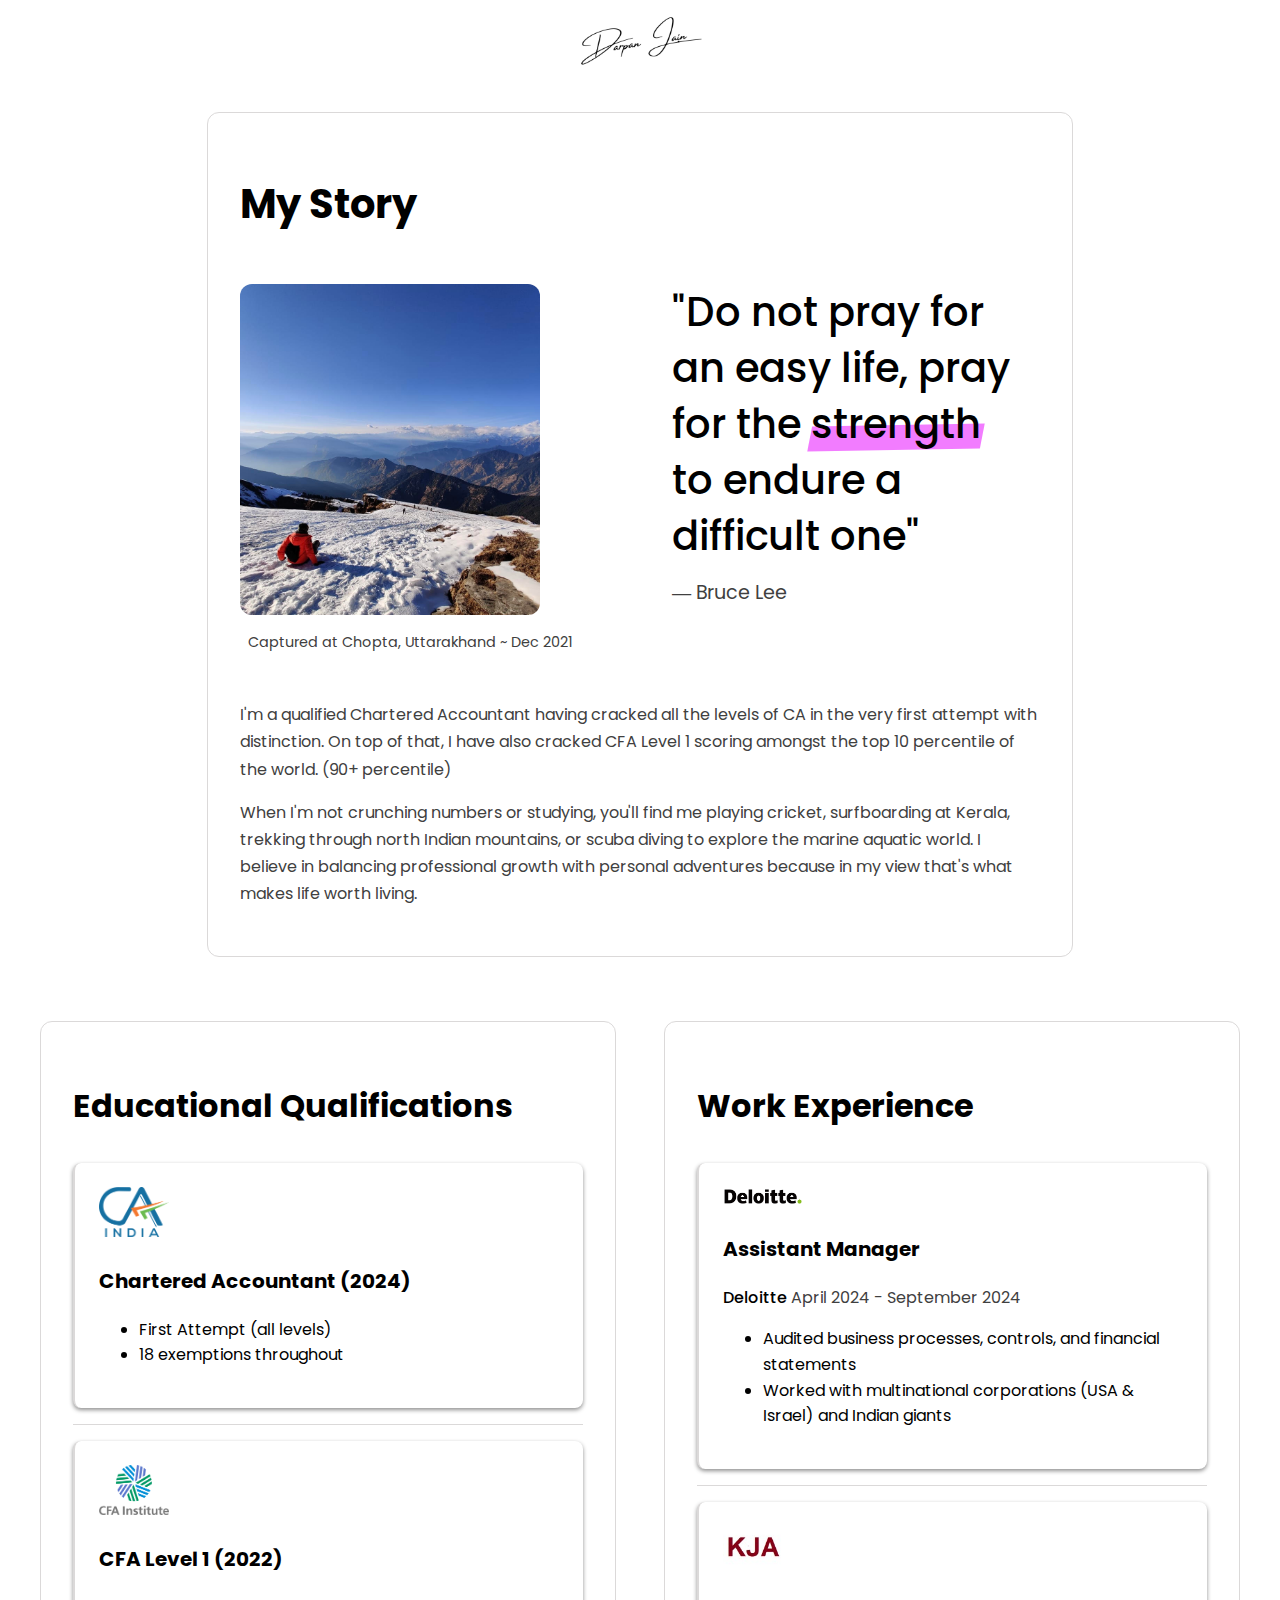
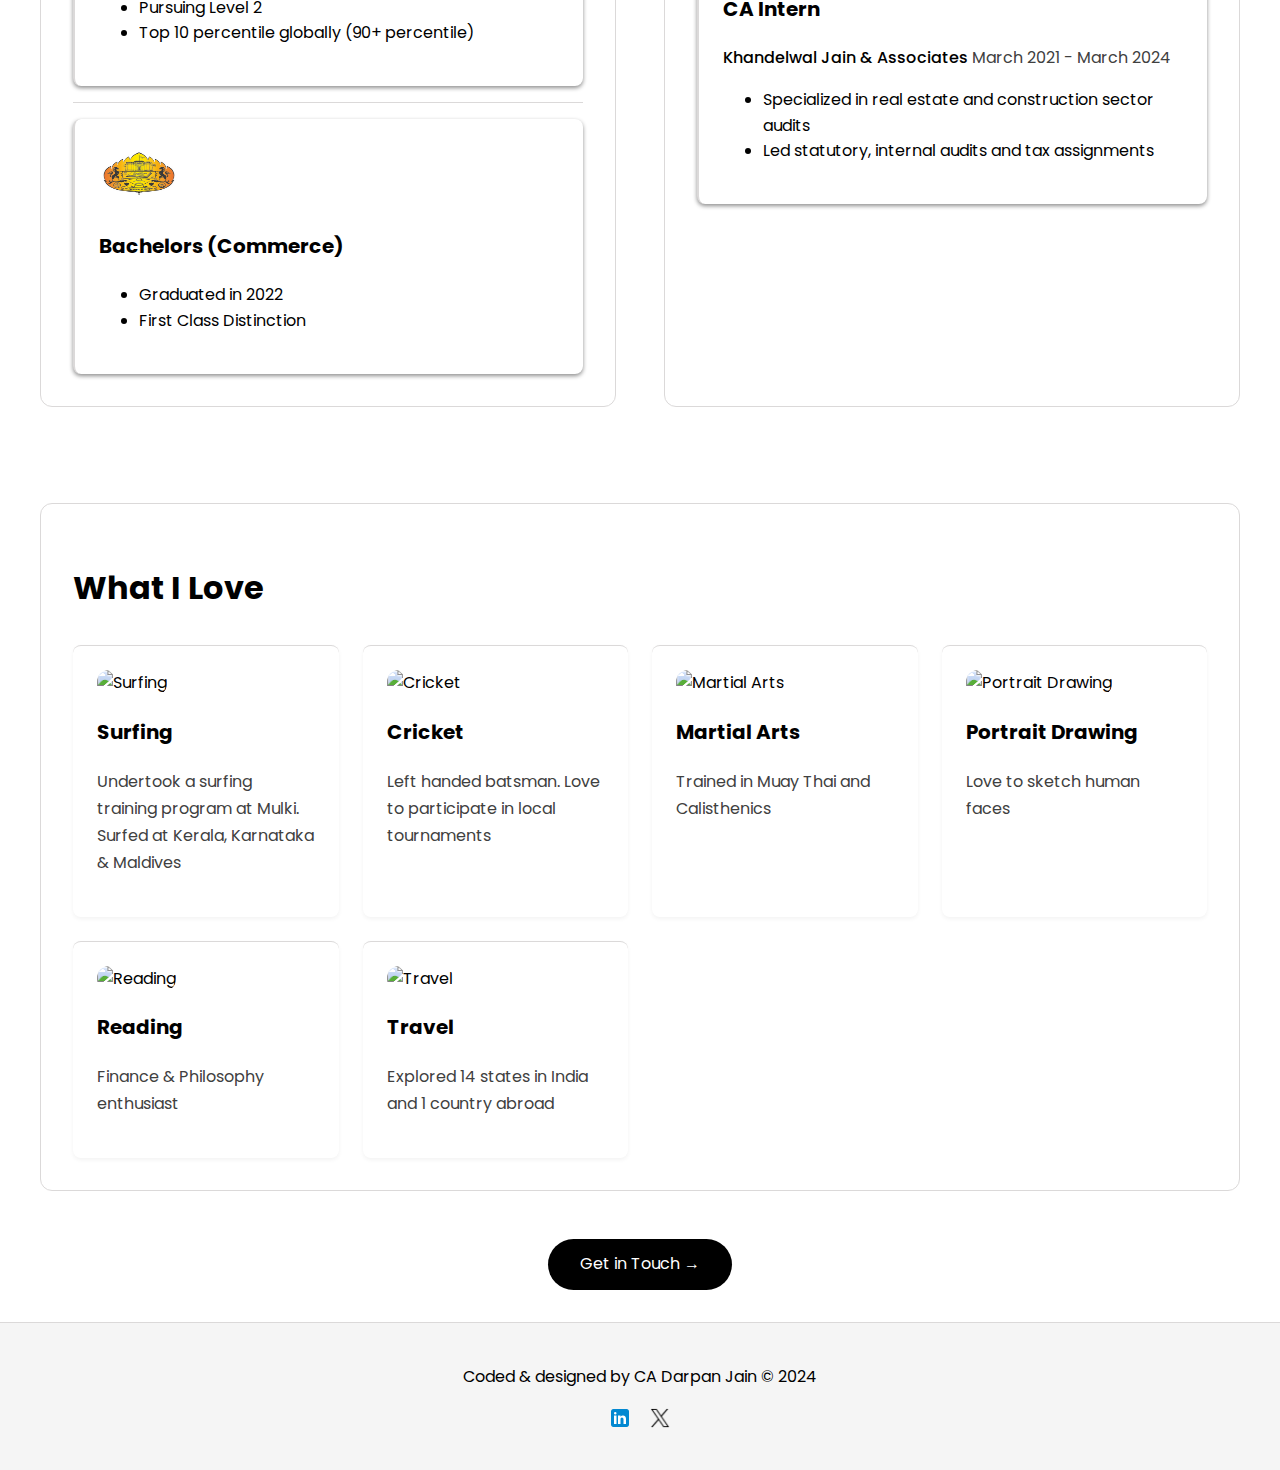
==== about.html @ 7893dfd8 "Update about.html" ====
<!DOCTYPE html>
<html lang="en">
<head>
    <meta charset="UTF-8">
    <meta name="viewport" content="width=device-width, initial-scale=1.0">
    <title>About Me - CA Darpan Jain</title>
    <link rel="stylesheet" href="./styles.css">
    <link href="https://fonts.googleapis.com/css2?family=Poppins:wght@400;500;600&display=swap" rel="stylesheet">
</head>
<body>
    <nav class="fixed-nav">
        <div class="nav-container">
            <a href="index.html" class="nav-logo">
                <img src="./assets/logo.png" alt="Logo" class="header-logo large">
            </a>
        </div>
    </nav>

    <main class="about-container">
        <!-- My Story Section -->
        <section class="content-section" id="story">
            <h1>My Story</h1>
            <div class="story-grid">
                <div class="story-image">
                    <img src="./assets/snow.jpg" alt="Character" class="character-icon rounded-image">
                    <p class="image-caption">Captured at Chopta, Uttarakhand ~ Dec 2021</p>
                </div>
                <div class="quote-section">
                    <blockquote>
                        "Do not pray for an easy life, pray for the <span class="highlight">strength</span> to endure a difficult one"
                        <footer>― Bruce Lee</footer>
                    </blockquote>
                </div>
            </div>
            <div class="story-content">
                <p>I'm a qualified Chartered Accountant having cracked all the levels of CA in the very first attempt with distinction. On top of that, I have also cracked CFA Level 1 scoring amongst the top 10 percentile of the world. (90+ percentile)</p>
                <p>When I'm not crunching numbers or studying, you'll find me playing cricket, surfboarding at Kerala, trekking through north Indian mountains, or scuba diving to explore the marine aquatic world. I believe in balancing professional growth with personal adventures because in my view that's what makes life worth living.</p>
            </div>
        </section>

        <!-- Main Content Grid -->
        <div class="main-grid">
            <!-- Qualifications Section -->
            <section class="content-section" id="qualifications">
                <h2>Educational Qualifications</h2>
                <div class="qualification-card">
                    <img src="./assets/ca.png" alt="Chartered Accountant Icon" class="icon" style="width: 70px; height: 50px; border-radius: 0;">
                    <h3>Chartered Accountant (2024)</h3>
                    <ul>
                        <li>First Attempt (all levels)</li>
                        <li>18 exemptions throughout</li>
                    </ul>
                </div>
                <hr class="divider">
                <div class="qualification-card">
                    <img src="./assets/cfa.png" alt="CFA Icon" class="icon" style="width: 70px; height: 50px; border-radius: 0;">
                    <h3>CFA Level 1 (2022)</h3>
                    <ul>
                        <li>Pursuing Level 2</li>
                        <li>Top 10 percentile globally (90+ percentile)</li>
                    </ul>
                </div>
                <hr class="divider">
                <div class="qualification-card">
                    <img src="./assets/bcom.png" alt="Bachelors Icon" class="icon" style="width: 80px; height: 60px; border-radius: 0;">
                    <h3>Bachelors (Commerce)</h3>
                    <ul>
                        <li>Graduated in 2022</li>
                        <li>First Class Distinction</li>
                    </ul>
                </div>
            </section>

            <!-- Experience Section -->
            <section class="content-section" id="experience">
                <h2>Work Experience</h2>
                <div class="experience-card">
                    <img src="./assets/deloitte.png" alt="Deloitte Icon" class="icon" style="width: 80px; height: auto; border-radius: 0;">
                    <h3>Assistant Manager</h3>
                    <span class="company">Deloitte</span>
                    <span class="duration">April 2024 - September 2024</span>
                    <ul>
                        <li>Audited business processes, controls, and financial statements</li>
                        <li>Worked with multinational corporations (USA & Israel) and Indian giants</li>
                    </ul>
                </div>
                <hr class="divider">
                <div class="experience-card">
                    <img src="./assets/kja.jpg" alt="Khandelwal Jain Icon" class="icon rounded-image" style="width: 60px; height: 40px;">
                    <h3>CA Intern</h3>
                    <span class="company">Khandelwal Jain & Associates</span>
                    <span class="duration">March 2021 - March 2024</span>
                    <ul>
                        <li>Specialized in real estate and construction sector audits</li>
                        <li>Led statutory, internal audits and tax assignments</li>
                    </ul>
                </div>
            </section>
        </div>

        <!-- What I Love Section -->
        <section class="content-section" id="interests">
            <h2>What I Love</h2>
            <div class="interests-grid">
                <div class="interest-item">
                    <div class="interest-icon">
                        <img src="https://images.unsplash.com/photo-1502680390469-be75c86b636f?w=300&h=300&fit=crop" alt="Surfing" class="rounded-image">
                    </div>
                    <h3>Surfing</h3>
                    <p>Undertook a surfing training program at Mulki. Surfed at Kerala, Karnataka & Maldives</p>
                </div>
                <div class="interest-item">
                    <div class="interest-icon">
                        <img src="https://images.unsplash.com/photo-1531415074968-036ba1b575da?w=300&h=300&fit=crop" alt="Cricket" class="rounded-image">
                    </div>
                    <h3>Cricket</h3>
                    <p>Left handed batsman. Love to participate in local tournaments</p>
                </div>
                <div class="interest-item">
                    <div class="interest-icon">
                        <img src="https://images.unsplash.com/photo-1555597673-b21d5c935865?w=300&h=300&fit=crop" alt="Martial Arts" class="rounded-image">
                    </div>
                    <h3>Martial Arts</h3>
                    <p>Trained in Muay Thai and Calisthenics</p>
                </div>
                <div class="interest-item">
                    <div class="interest-icon">
                        <img src="https://images.unsplash.com/photo-1513364776144-60967b0f800f?w=300&h=300&fit=crop" alt="Portrait Drawing" class="rounded-image">
                    </div>
                    <h3>Portrait Drawing</h3>
                    <p>Love to sketch human faces</p>
                </div>
                <div class="interest-item">
                    <div class="interest-icon">
                        <img src="https://images.unsplash.com/photo-1512820790803-83ca734da794?w=300&h=300&fit=crop" alt="Reading" class="rounded-image">
                    </div>
                    <h3>Reading</h3>
                    <p>Finance & Philosophy enthusiast</p>
                </div>
                <div class="interest-item">
                    <div class="interest-icon">
                        <img src="https://images.unsplash.com/photo-1488646953014-85cb44e25828?w=300&h=300&fit=crop" alt="Travel" class="rounded-image">
                    </div>
                    <h3>Travel</h3>
                    <p>Explored 14 states in India and 1 country abroad</p>
                </div>
            </div>
        </section>

        <div class="connect-link">
            <a href="index.html#contact">Get in Touch →</a>
        </div>
    </main>

    <!-- Footer Section -->
    <footer class="footer">
        <div class="footer-content">
            <p>Coded & designed by CA Darpan Jain © 2024</p>
            <div class="social-links">
                <a href="https://www.linkedin.com/in/cadarpanjain/" target="_blank" class="social-icon">
                    <img src="./assets/linkedin logo.png" alt="LinkedIn" class="social-logo">
                </a>
                <a href="https://x.com/Darpanjaiin" target="_blank" class="social-icon">
                    <img src="./assets/x logo.png" alt="X (Twitter)" class="social-logo">
                </a>
            </div>
        </div>
    </footer>

    <!-- Add script.js to enable the copy functionality -->
    <script src="./script.js"></script>
</body>
</html>
---- styles.css ----
:root {
    --primary-font: 'Poppins', sans-serif;
    --text-primary: #000000;
    --text-secondary: #404040;
    --background: #ffffff;
    --card-bg: #ffffff;
    --border-color: #dbd9d9;
    --hover-color: #f5f5f5;
    --button-color: #000000;
    --spacing-unit: 1rem;
}

body {
    margin: 0;
    padding: 0;
    font-family: var(--primary-font);
    color: var(--primary-color);
    line-height: 1.6;
    background: var(--background);
}

.fixed-nav {
    position: fixed;
    top: 0;
    left: 0;
    right: 0;
    background: rgba(255, 255, 255, 0.98);
    padding: var(--spacing-unit) 0;
    z-index: 1000;
}

.nav-container {
    max-width: 1200px;
    margin: 0 auto;
    text-align: center;
}

.header-logo.large {
    height: 50px;
    width: auto;
}

.about-container {
    max-width: 1200px;
    margin: 80px auto 0;
    padding: calc(var(--spacing-unit) * 2);
}

#story {
    max-width: 800px;
    margin: 0 auto calc(var(--spacing-unit) * 4);
}

.main-grid {
    display: grid;
    grid-template-columns: repeat(2, 1fr);
    gap: calc(var(--spacing-unit) * 3);
    margin-bottom: calc(var(--spacing-unit) * 4);
}

.content-section {
    background: var(--background);
    padding: calc(var(--spacing-unit) * 2);
    border-radius: 12px;
    border: 1px solid var(--border-color);
    transition: box-shadow 0.3s ease;
    margin-bottom: calc(var(--spacing-unit) * 2);
}

.content-section:hover {
    box-shadow: 0 4px 20px rgba(52, 152, 219, 0.05);
}

h1, h2 {
    margin-bottom: calc(var(--spacing-unit) * 2);
    color: var(--text-primary);
}

h1 { font-size: 2.5rem; }
h2 { font-size: 2rem; }
h3 { font-size: 1.25rem; }

.qualification-card, .experience-card {
    background: var(--card-bg);
    border-left: 2px solid var(--border-color);
    box-shadow: 0 2px 4px rgba(0, 0, 0, 0.445);
    padding: calc(var(--spacing-unit) * 1.5);
    border-radius: 8px;
}

.interests-grid {
    display: grid;
    grid-template-columns: repeat(auto-fit, minmax(250px, 1fr));
    gap: calc(var(--spacing-unit) * 1.5);
}

.interest-item {
    background: var(--card-bg);
    border-top: 1px solid var(--border-color);
    box-shadow: 0 2px 4px rgba(0, 0, 0, 0.05);
    padding: calc(var(--spacing-unit) * 1.5);
    border-radius: 8px;
}

.connect-link {
    text-align: center;
    margin-top: calc(var(--spacing-unit) * 3);
}

.connect-link a {
    display: inline-block;
    padding: calc(var(--spacing-unit) * 0.8) calc(var(--spacing-unit) * 2);
    background: var(--button-color);
    color: white;
    text-decoration: none;
    border-radius: 100px;
    transition: all 0.3s ease;
}

.connect-link a:hover {
    background: var(--text-secondary);
}

@media (max-width: 1024px) {
    .about-container {
        padding: var(--spacing-unit);
    }
    
    h1 { font-size: 2rem; }
    h2 { font-size: 1.75rem; }
}

@media (max-width: 768px) {
    .main-grid {
        grid-template-columns: 1fr;
        gap: calc(var(--spacing-unit) * 2);
    }
    
    .interests-grid {
        grid-template-columns: repeat(2, 1fr);
    }
    
    .content-section {
        padding: calc(var(--spacing-unit) * 1.5);
    }
}

@media (max-width: 480px) {
    .interests-grid {
        grid-template-columns: 1fr;
    }
    
    h1 { font-size: 1.75rem; }
    h2 { font-size: 1.5rem; }
    h3 { font-size: 1.15rem; }
    
    .content-section {
        padding: var(--spacing-unit);
    }
}

/* Update text colors */
h1, h2 { color: var(--text-primary); }
h3 { color: var(--accent-primary); }
p { color: var(--text-secondary); }

.company {
    color: var(--accent-primary);
    font-weight: 500;
}

.duration {
    color: var(--text-secondary);
}

.rounded-image {
    width: 100%;
    height: 100%;
    object-fit: cover;
    border-radius: 12px; /* Rounded corners */
}

.divider {
    border: none;
    border-top: 1px solid var(--border-color);
    margin: 1rem 0; /* Spacing around the divider */
}

@keyframes fadeIn {
    0% { opacity: 0; }
    100% { opacity: 1; }
}

.character-icon {
    animation: fadeIn 2s ease-in-out; /* Add fade-in animation */
    margin-top: 1rem; /* Add some spacing */
    width: 50%;
    max-width: 300px;
    height: auto;
}

.footer {
    background-color: #f5f5f5;
    padding: 2rem 0;
    text-align: center;
    border-top: 1px solid var(--border-color);
    margin-top: auto;
}

.footer-content {
    max-width: 1200px;
    margin: 0 auto;
    padding: 0 1rem;
}

.footer-content p {
    color: var(--text-primary);
    margin: 0.5rem 0;
    text-align: center;
}

.social-links {
    display: flex;
    justify-content: center;
    gap: 1rem;
    margin-top: 1rem;
}

.social-logo {
    width: 24px;
    height: 24px;
    object-fit: contain;
}

.animation-container {
    display: flex;
    justify-content: center;
    margin: 1rem 0; /* Add spacing around the animation */
}

/* Update icon sizes */
.icon {
    width: 50px; /* Adjusted size */
    height: auto; /* Maintain aspect ratio */
    border-radius: 0; /* No rounded corners */
}

/* Adjust character image in My Story */
.character-icon {
    width: 50%; /* Adjusted size */
    max-width: 300px; /* Limit max size */
    height: auto; /* Maintain aspect ratio */
}

/* Ensure the layout is visually aligned */
.content-section {
    padding: calc(var(--spacing-unit) * 2);
    margin-bottom: calc(var(--spacing-unit) * 2);
}

/* Add spacing between qualifications and experiences */
.divider {
    border: none;
    border-top: 1px solid var(--border-color);
    margin: 1rem 0; /* Spacing around the divider */
}

/* Story Section Styles */
.story-grid {
    display: grid;
    grid-template-columns: 1fr 1fr;
    gap: 2rem;
    margin-bottom: 2rem;
    align-items: start;
}

.story-image {
    width: 100%;
}

.story-image img {
    width: 100%;
    height: auto;
    border-radius: 12px;
}

.image-caption {
    font-size: 0.9rem;
    color: var(--text-secondary);
    margin-top: 0.5rem;
    text-align: left;
    padding-left: 0.5rem;
}

.quote-section {
    display: flex;
    align-items: center;
    padding: 1rem;
}

blockquote {
    font-size: 2.5rem;
    line-height: 1.4;
    color: var(--text-primary);
    margin: 0;
    font-weight: 500;
}

blockquote footer {
    font-size: 1.2rem;
    color: var(--text-secondary);
    margin-top: 1rem;
    font-weight: normal;
}

.story-content {
    margin-top: 2rem;
    font-size: 1.1rem;
    line-height: 1.8;
    color: var(--text-primary);
}

/* Footer for all pages */
.footer {
    background-color: #f5f5f5;
    padding: 2rem 0;
    text-align: center;
    border-top: 1px solid var(--border-color);
    margin-top: auto;
}

.footer-content {
    max-width: 1200px;
    margin: 0 auto;
    padding: 0 1rem;
}

.footer-content p {
    color: var(--text-primary);
    margin: 0.5rem 0;
    text-align: center;
}

.social-links {
    display: flex;
    justify-content: center;
    gap: 1rem;
    margin-top: 1rem;
}

.social-logo {
    width: 24px;
    height: 24px;
    object-fit: contain;
}

/* Responsive Design */
@media (max-width: 768px) {
    .story-grid {
        grid-template-columns: 1fr;
        gap: 1rem;
    }

    .quote-section {
        padding: 0;
    }

    blockquote {
        font-size: 1.2rem;
    }
}

/* Add these styles for the highlighted text */
.highlight {
    position: relative;
    display: inline-block;
    z-index: 1;
}

.highlight::after {
    content: '';
    position: absolute;
    left: -1px;
    right: -1px;
    bottom: 2px;
    height: 25px;
    background-color: #f16eff; /* Highlight color */
    z-index: -1;
    transform: skew(-12deg) rotate(-1deg);
    opacity: 0.9;
}

/* Update quote styles for better alignment */
.quote-section {
    display: flex;
    align-items: center;
    padding: 1rem;
}

blockquote {
    font-size: 2.5rem;
    line-height: 1.4;
    color: var(--text-primary);
    margin: 0;
    font-weight: 500;
}

blockquote footer {
    font-size: 1.2rem;
    color: var(--text-secondary);
    margin-top: 1rem;
    font-weight: normal;
}

@media (max-width: 768px) {
    blockquote {
        font-size: 1.8rem;
    }
    
    blockquote footer {
        font-size: 1rem;
    }
}

/* Update general text styles */
p {
    font-size: 1rem;
    line-height: 1.7;
    color: var(--text-secondary);
}

/* Mobile responsive text */
@media (max-width: 768px) {
    p {
        font-size: 0.95rem;
        line-height: 1.6;
    }
    
    .blog-preview a {
        font-size: 0.95rem;
    }
}
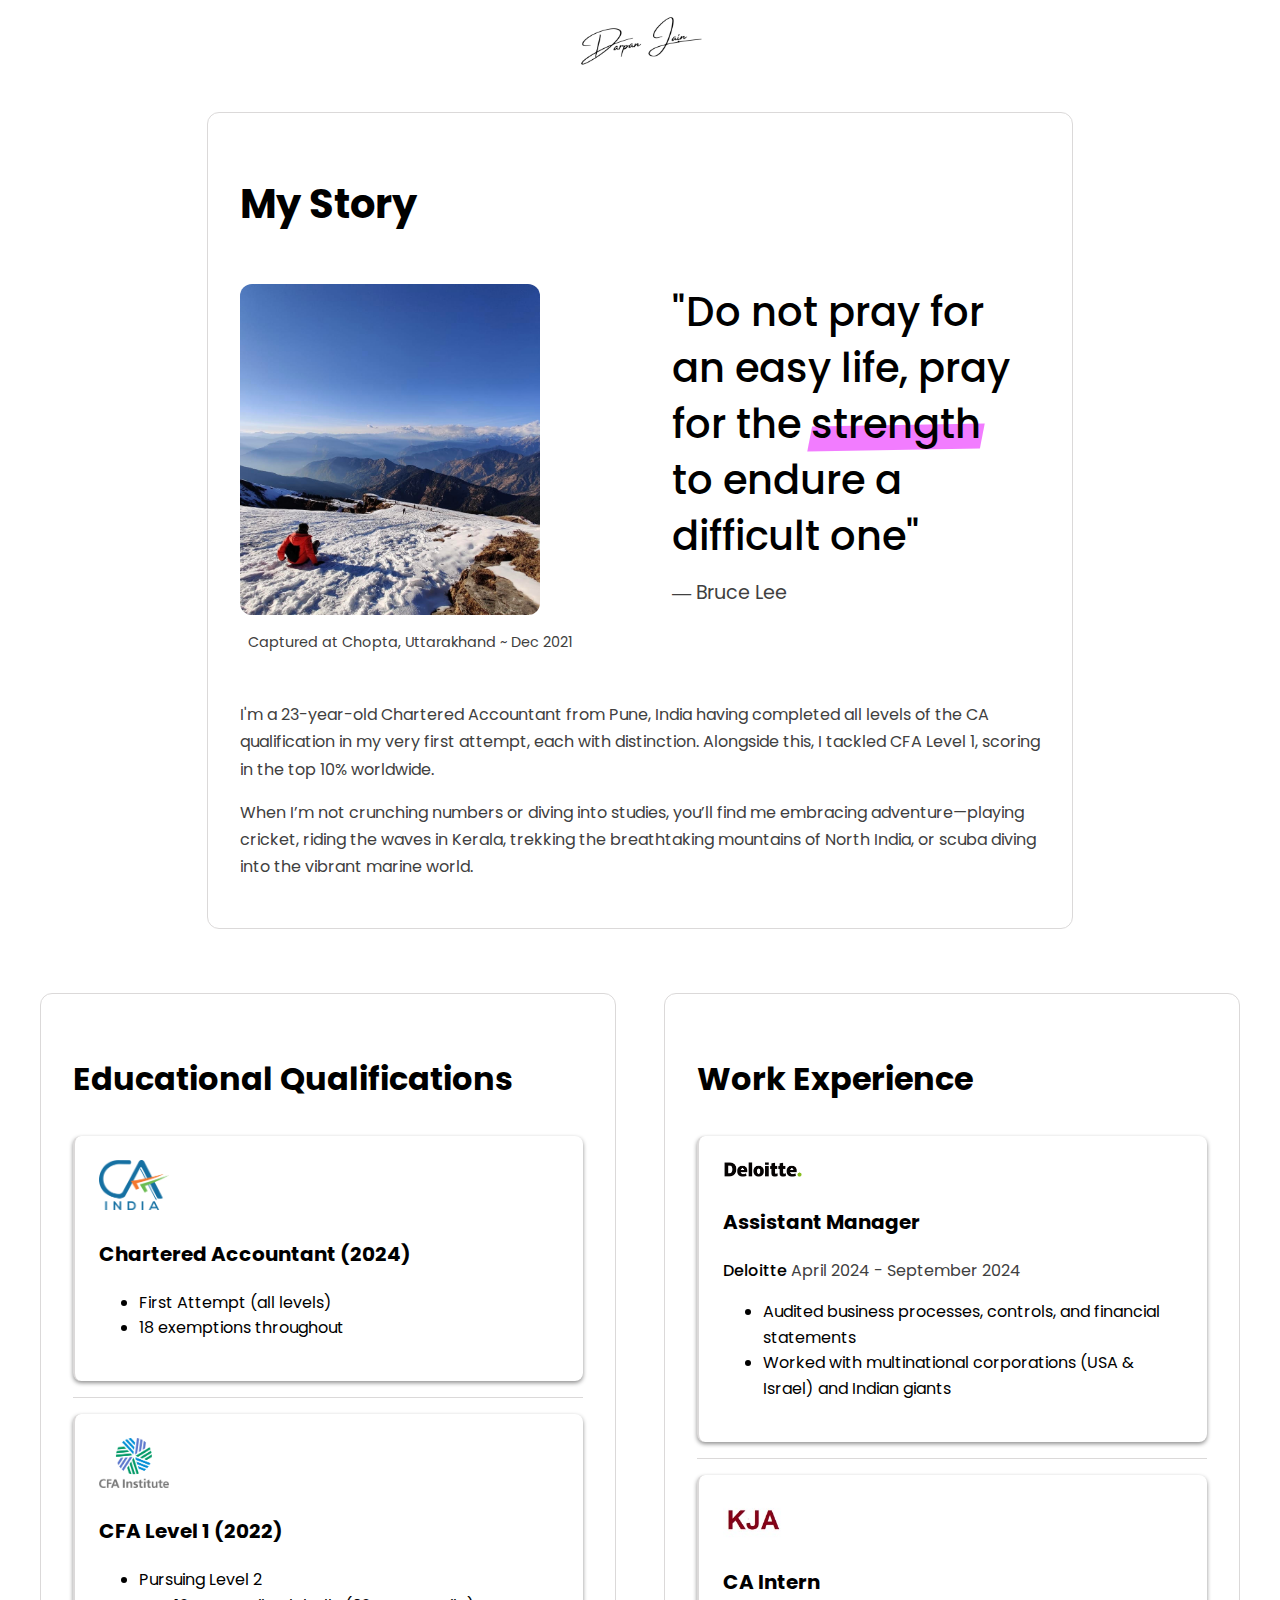
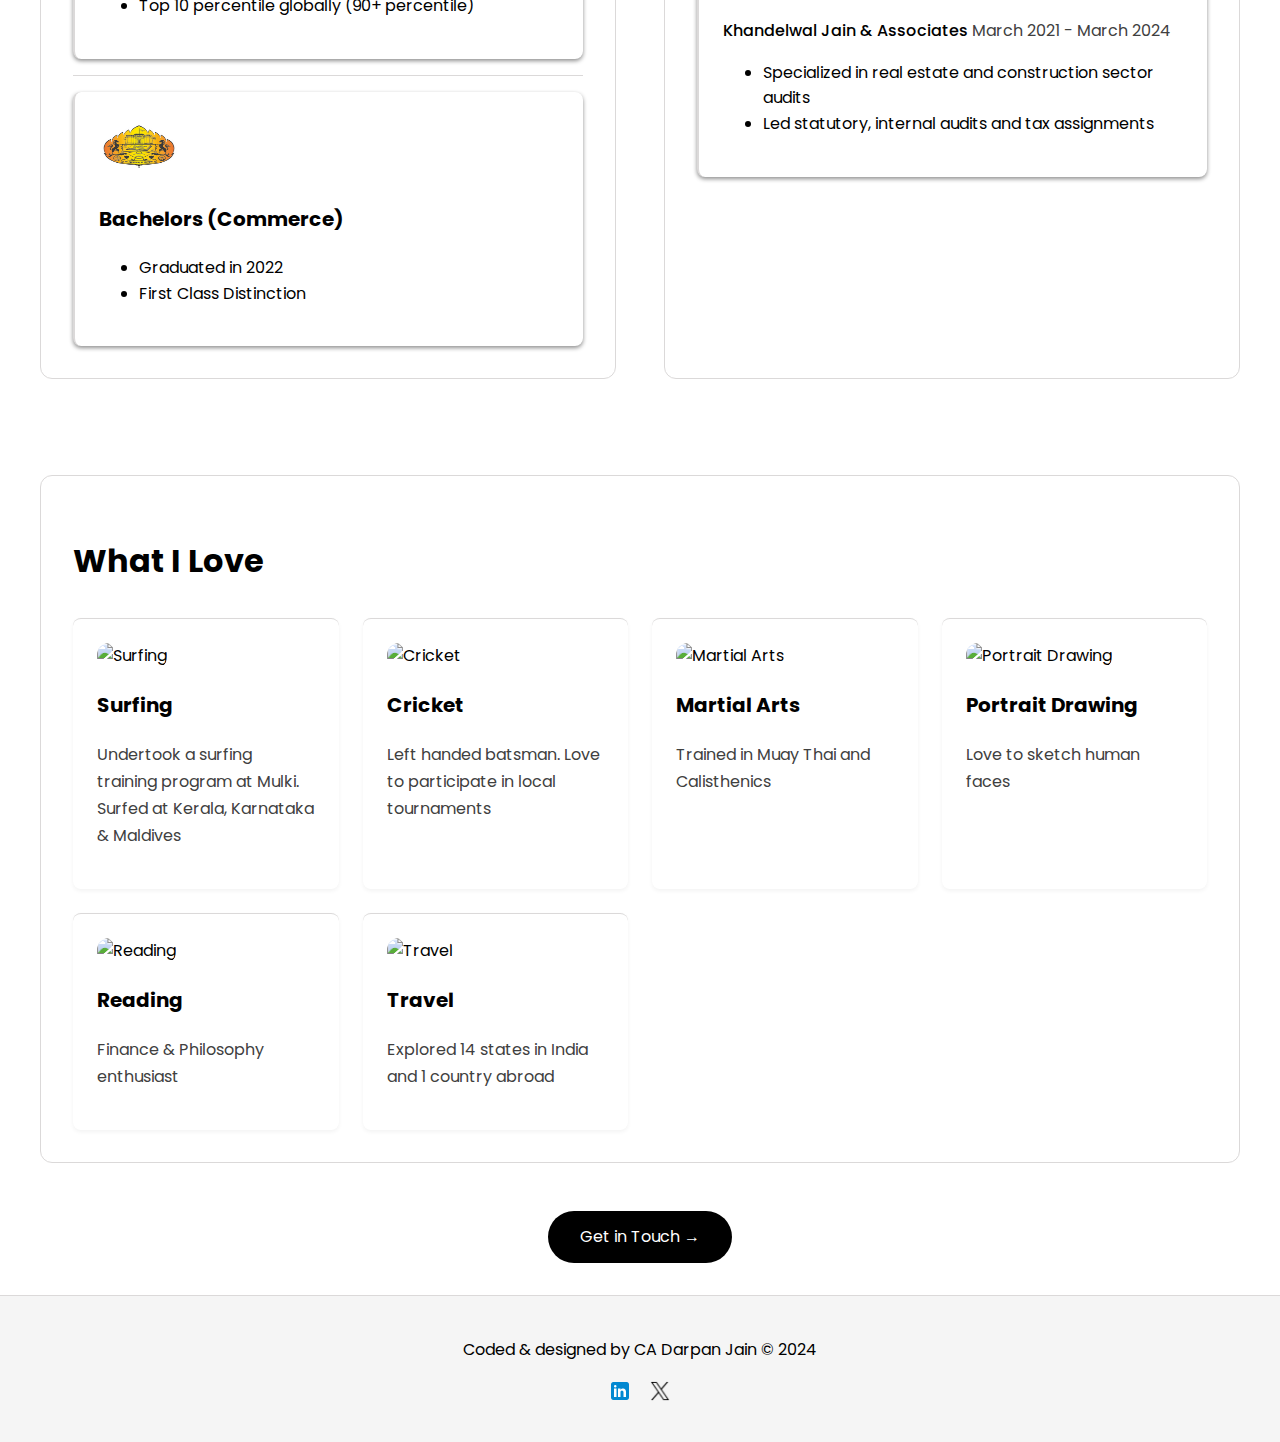
==== commit ea73ccbb: "Update about.html" ====
--- a/about.html
+++ b/about.html
@@ -33,8 +33,8 @@
                 </div>
             </div>
             <div class="story-content">
-                <p>I'm a qualified Chartered Accountant having cracked all the levels of CA in the very first attempt with distinction. On top of that, I have also cracked CFA Level 1 scoring amongst the top 10 percentile of the world. (90+ percentile)</p>
-                <p>When I'm not crunching numbers or studying, you'll find me playing cricket, surfboarding at Kerala, trekking through north Indian mountains, or scuba diving to explore the marine aquatic world. I believe in balancing professional growth with personal adventures because in my view that's what makes life worth living.</p>
+                <p>I'm a 23-year-old Chartered Accountant from Pune, India having completed all levels of the CA qualification in my very first attempt, each with distinction. Alongside this, I tackled CFA Level 1, scoring in the top 10% worldwide.</p>
+                <p>When I’m not crunching numbers or diving into studies, you’ll find me embracing adventure—playing cricket, riding the waves in Kerala, trekking the breathtaking mountains of North India, or scuba diving into the vibrant marine world.</p>
             </div>
         </section>
 
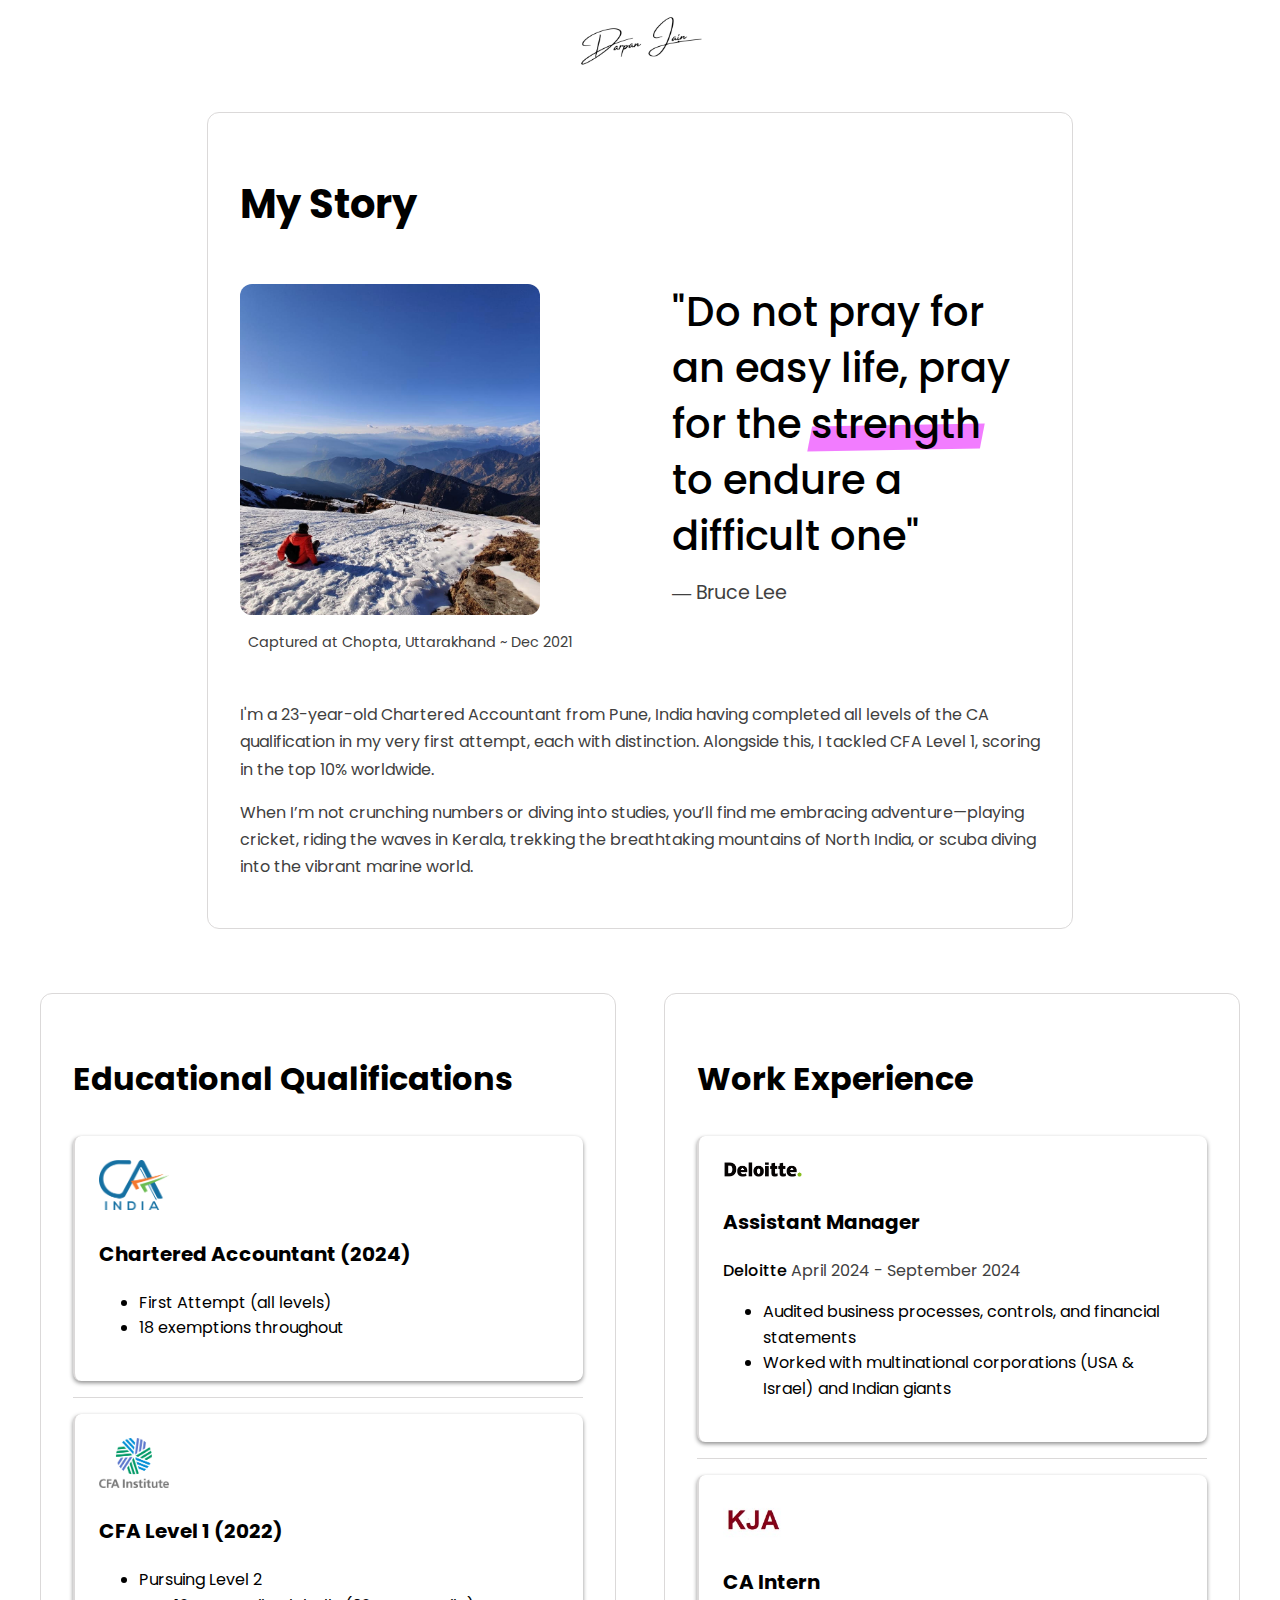
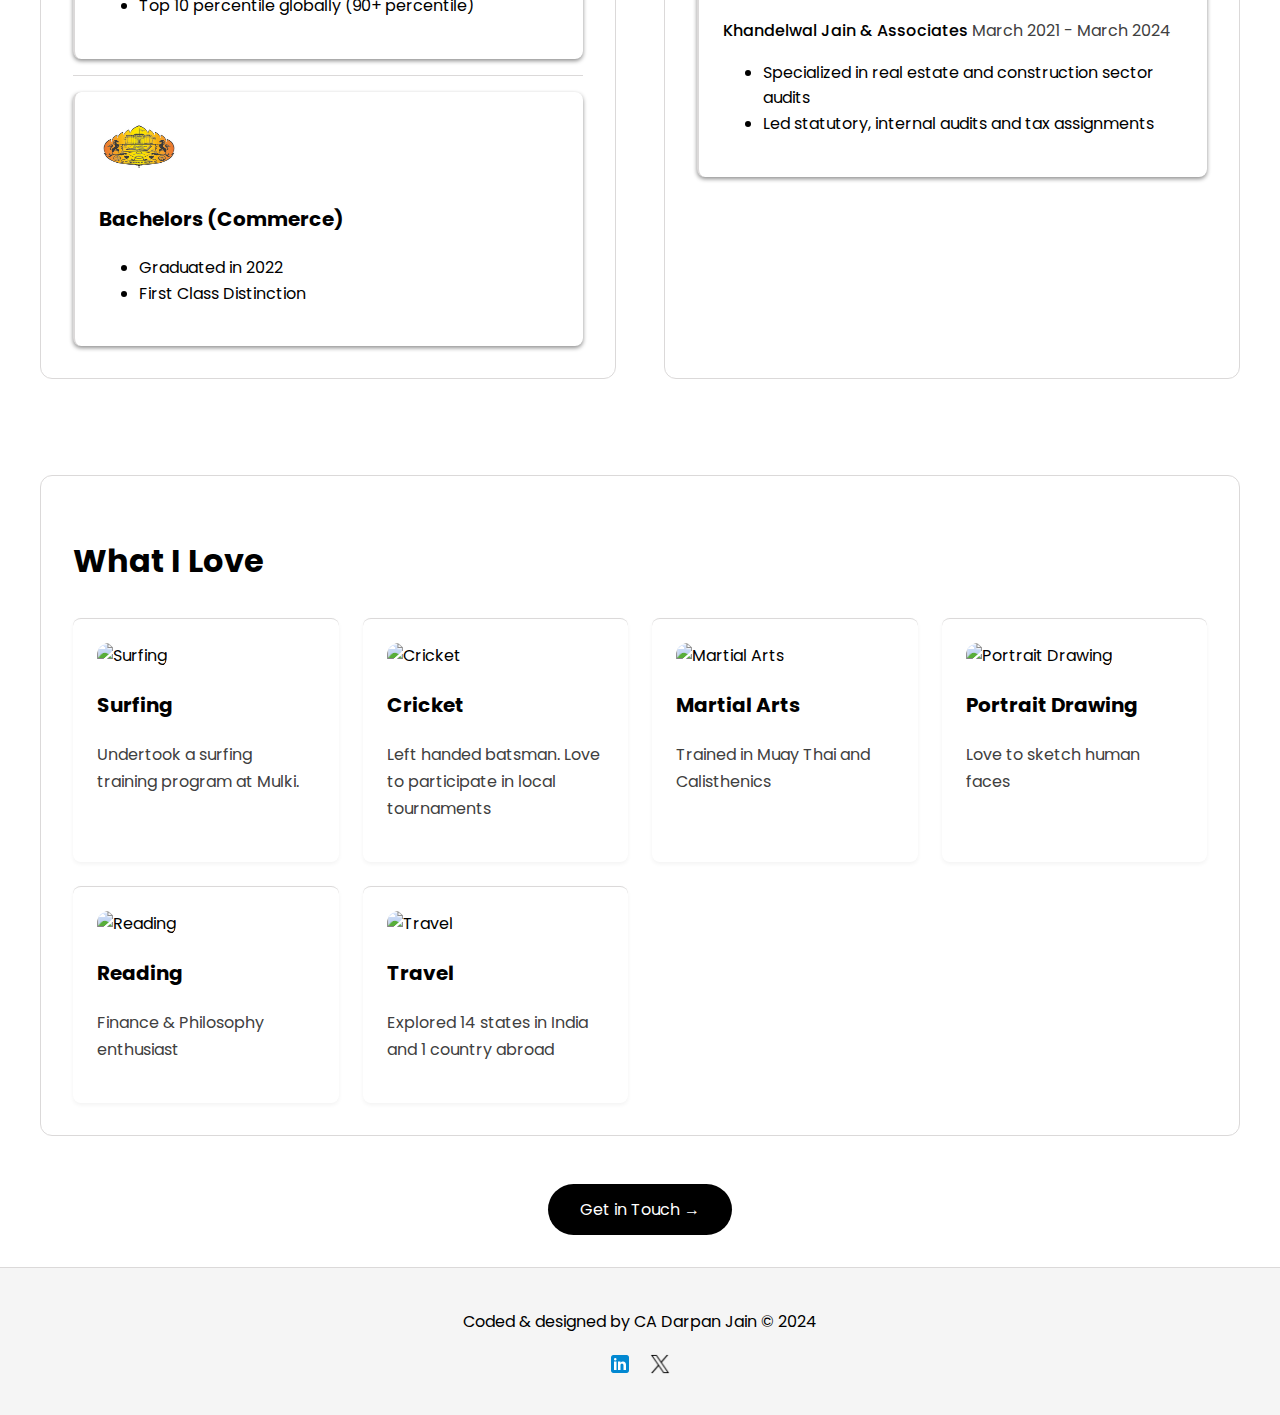
==== commit d7327547: "Update about.html" ====
--- a/about.html
+++ b/about.html
@@ -107,7 +107,7 @@
                         <img src="https://images.unsplash.com/photo-1502680390469-be75c86b636f?w=300&h=300&fit=crop" alt="Surfing" class="rounded-image">
                     </div>
                     <h3>Surfing</h3>
-                    <p>Undertook a surfing training program at Mulki. Surfed at Kerala, Karnataka & Maldives</p>
+                    <p>Undertook a surfing training program at Mulki.</p>
                 </div>
                 <div class="interest-item">
                     <div class="interest-icon">
@@ -170,4 +170,4 @@
     <!-- Add script.js to enable the copy functionality -->
     <script src="./script.js"></script>
 </body>
-</html> +</html> 
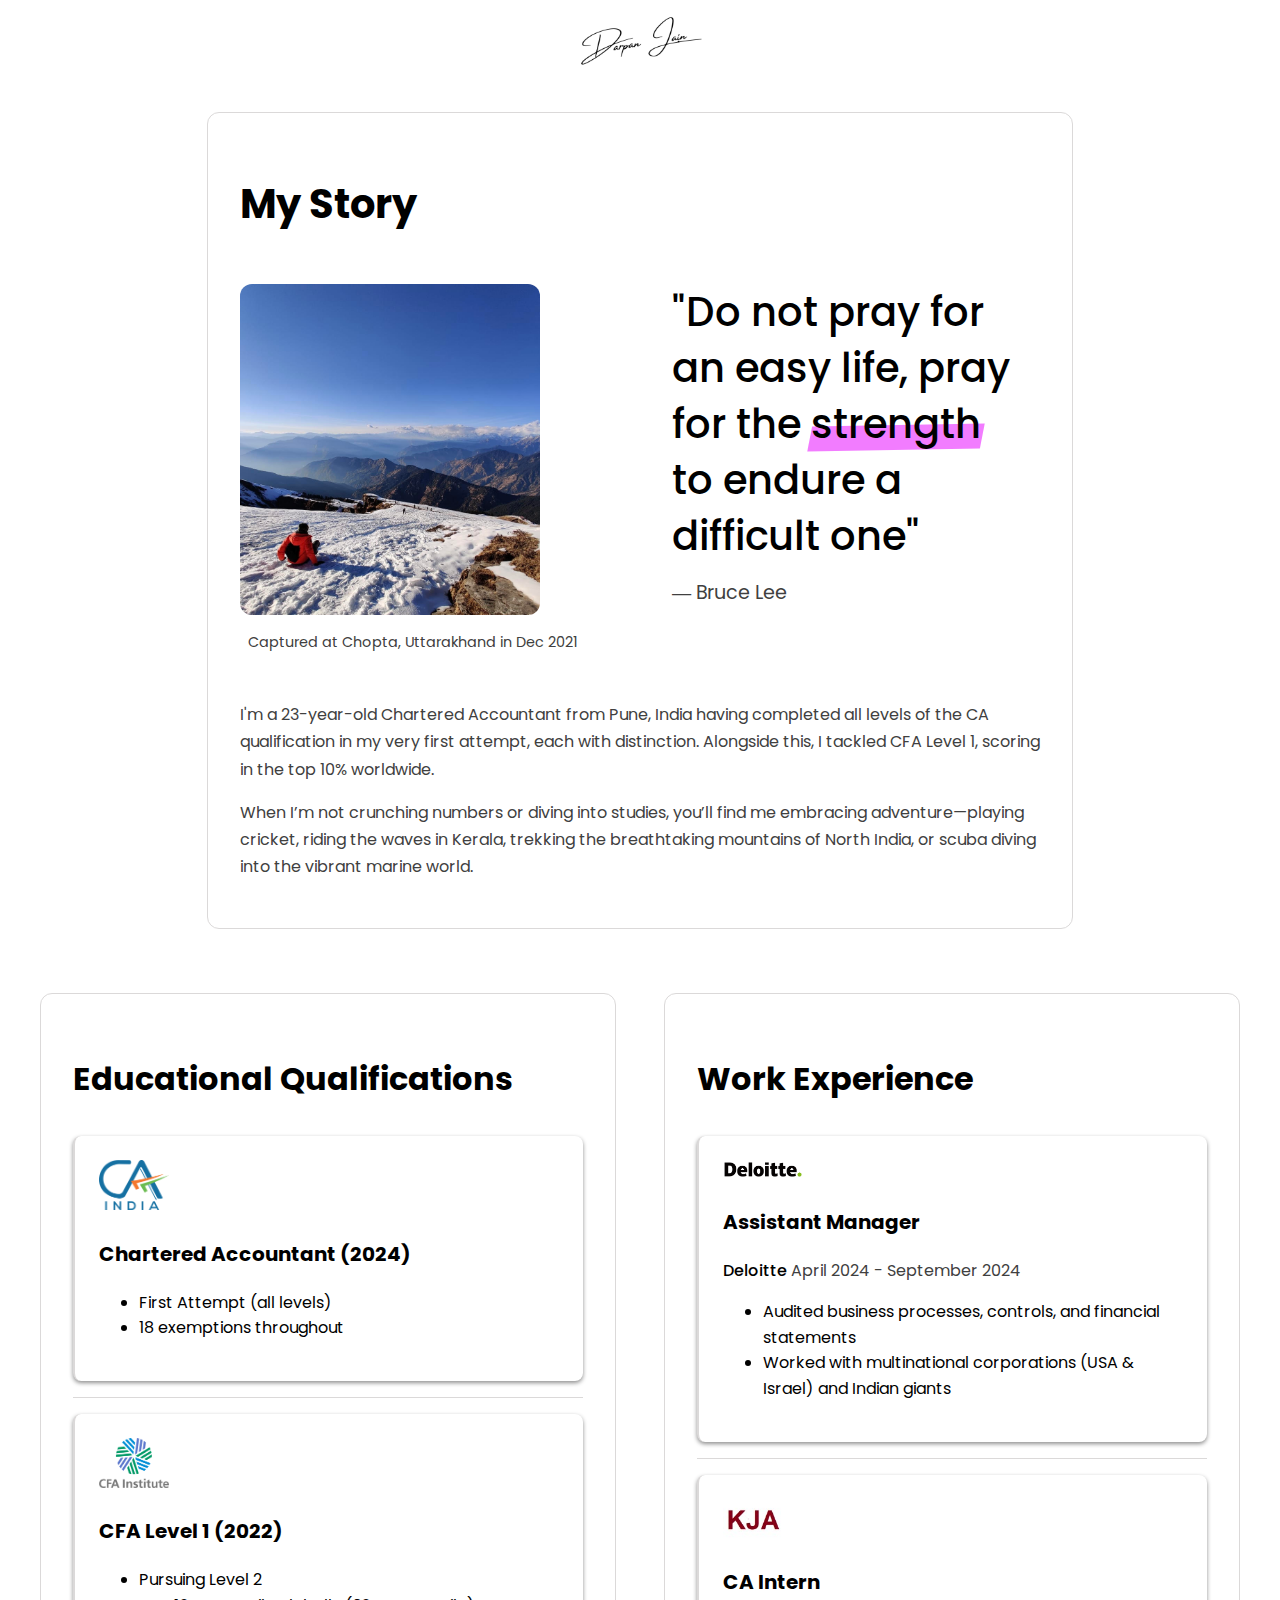
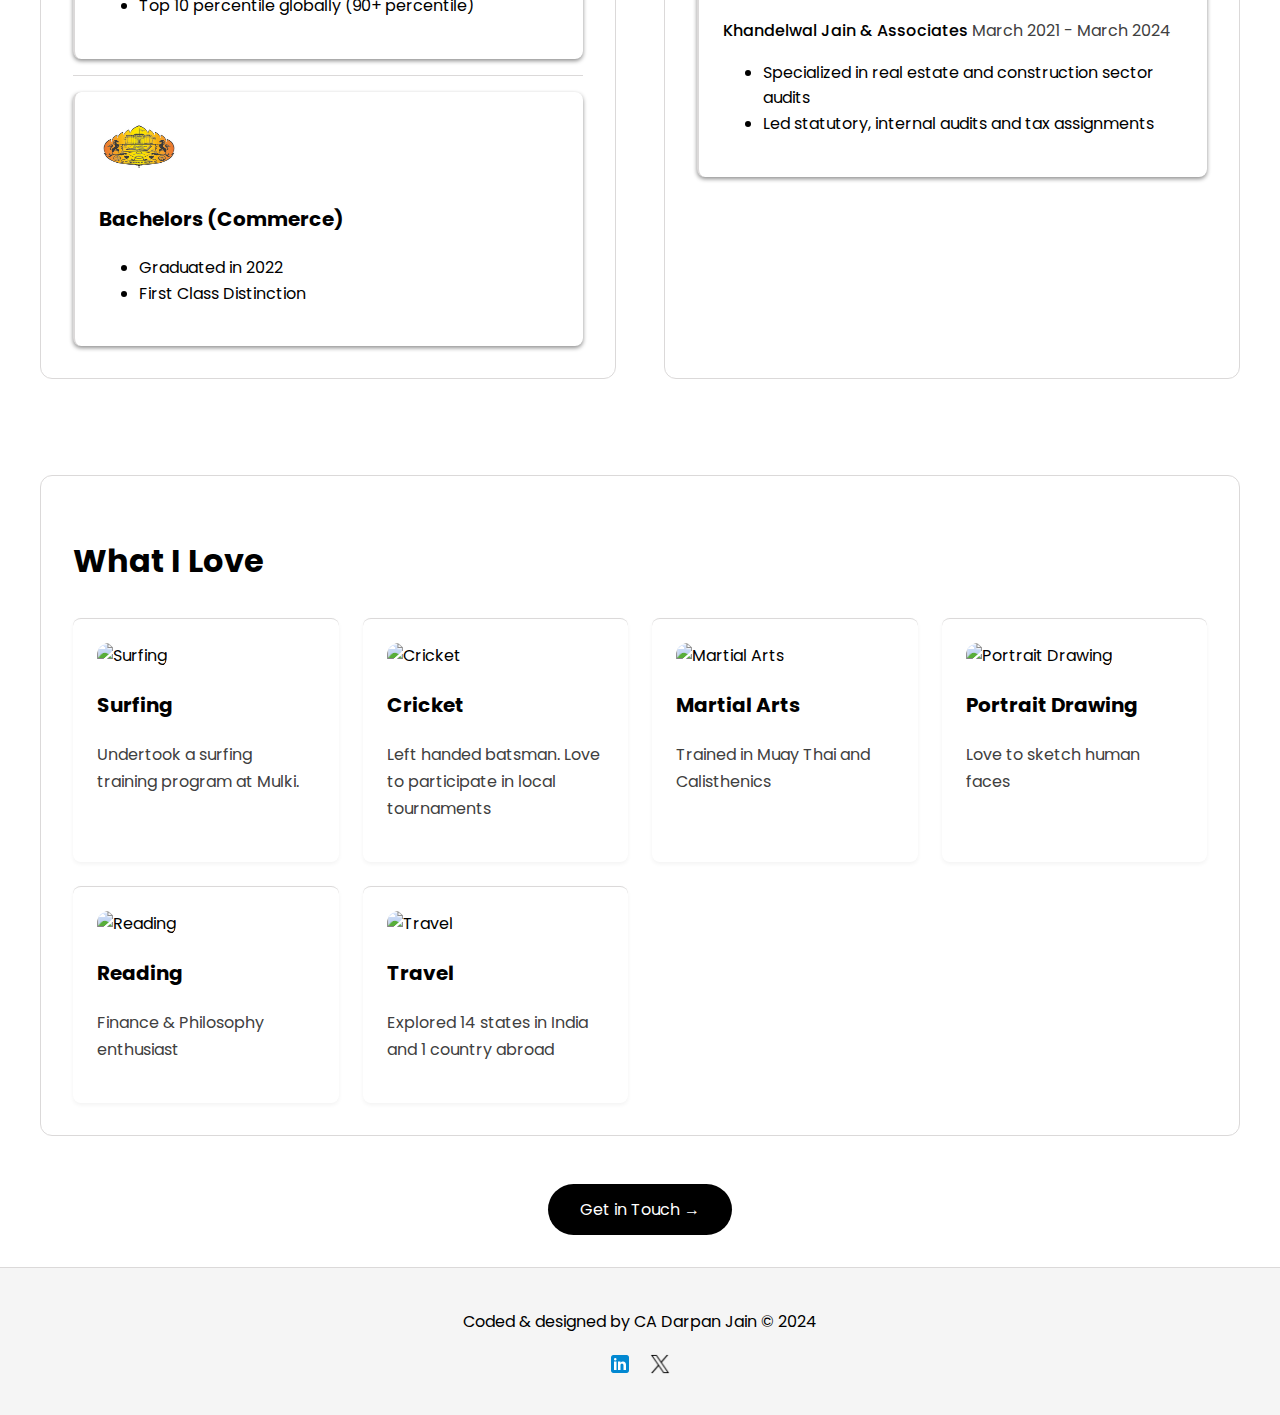
==== commit c84dd1f5: "Update about.html" ====
--- a/about.html
+++ b/about.html
@@ -17,13 +17,13 @@
     </nav>
 
     <main class="about-container">
-        <!-- My Story Section -->
+        <!-- My Story Section. -->
         <section class="content-section" id="story">
             <h1>My Story</h1>
             <div class="story-grid">
                 <div class="story-image">
                     <img src="./assets/snow.jpg" alt="Character" class="character-icon rounded-image">
-                    <p class="image-caption">Captured at Chopta, Uttarakhand ~ Dec 2021</p>
+                    <p class="image-caption">Captured at Chopta, Uttarakhand in Dec 2021</p>
                 </div>
                 <div class="quote-section">
                     <blockquote>
@@ -170,4 +170,4 @@
     <!-- Add script.js to enable the copy functionality -->
     <script src="./script.js"></script>
 </body>
-</html> 
+</html> 